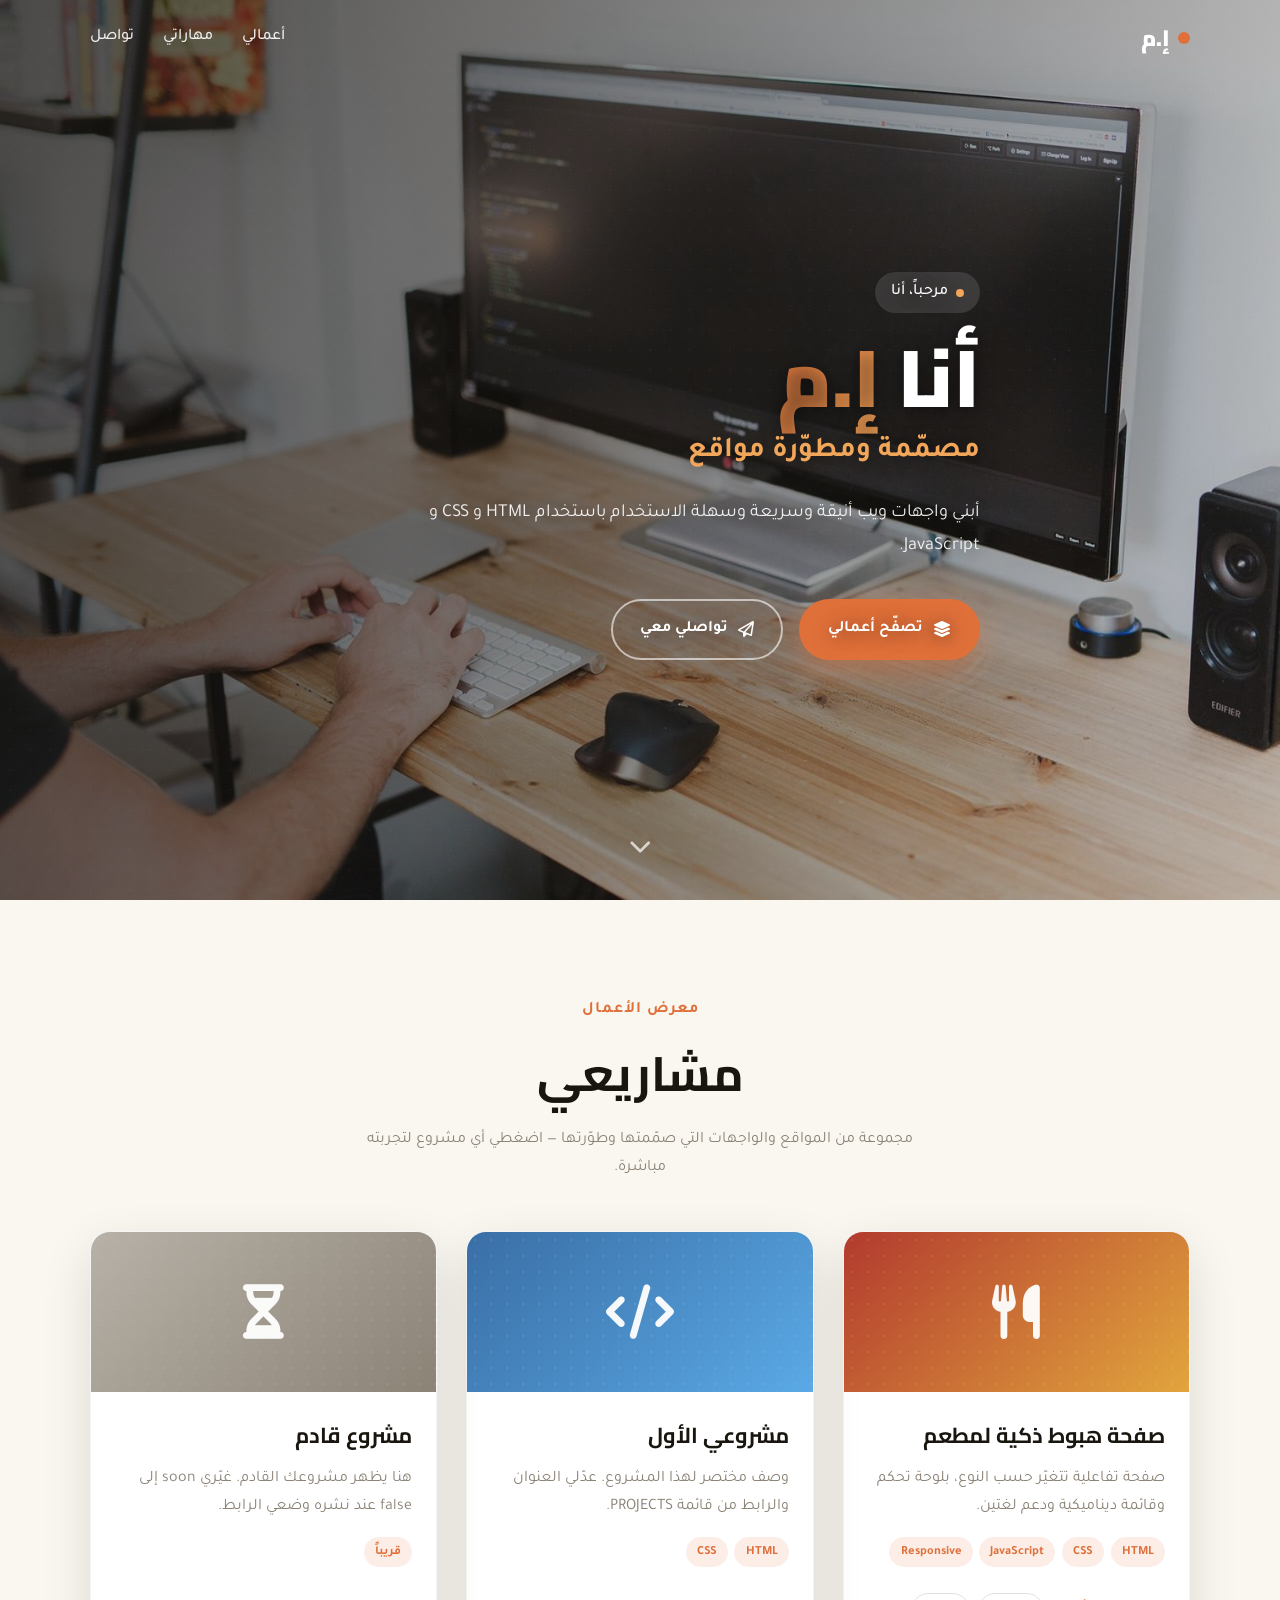
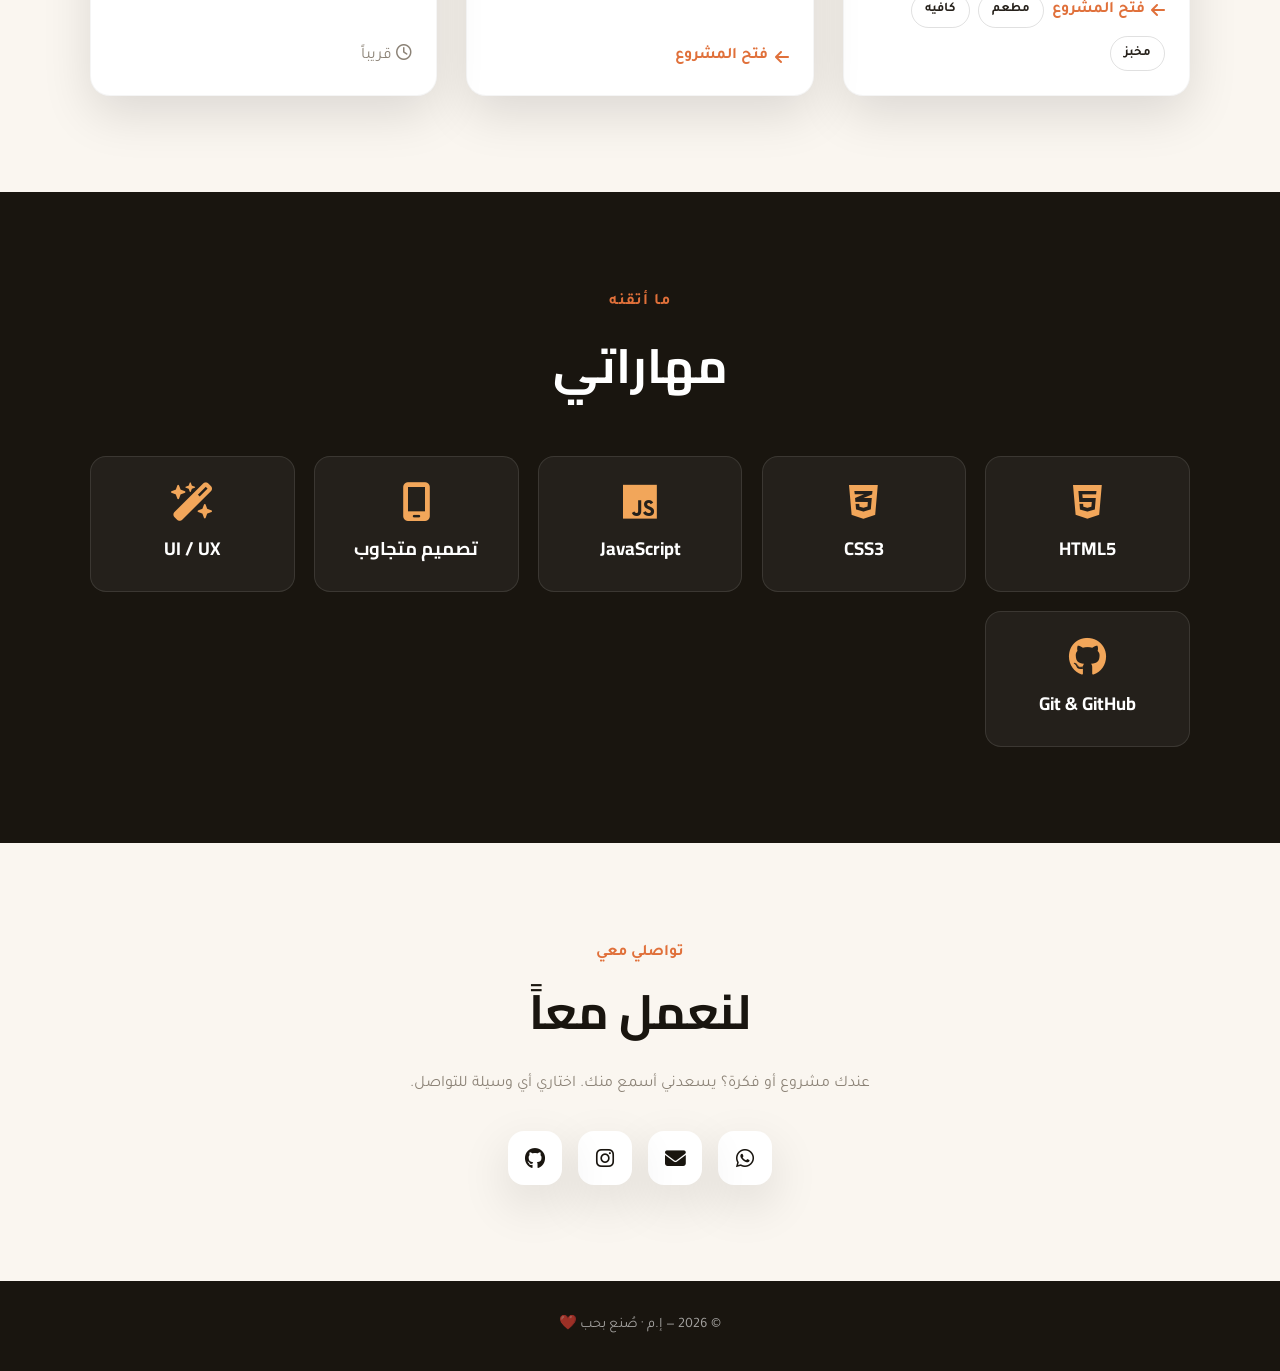
==== index.html @ 28936df4 "Update index.html" ====
<!DOCTYPE html>
<!--
  =========================================================
  الصفحة الرئيسية (بورتفوليو) — تعرض كل أعمالك
  ملف واحد مكتفٍ ذاتياً (HTML + CSS + JS).
  ✦ لتعديل بياناتك ومشاريعك: غيّري كائن CONFIG و PROJECTS في آخر الملف فقط.
  ✦ صورة الواجهة مدمجة داخل الملف (لا حاجة لرفع صورة منفصلة).
  =========================================================
-->
<html lang="ar" dir="rtl">
<head>
  <meta charset="UTF-8" />
  <meta name="viewport" content="width=device-width, initial-scale=1.0" />
  <title>أعمالي — مصمّمة ومطوّرة مواقع</title>

  <link rel="preconnect" href="https://fonts.googleapis.com" />
  <link rel="preconnect" href="https://fonts.gstatic.com" crossorigin />
  <link href="https://fonts.googleapis.com/css2?family=Cairo:wght@600;800;900&family=Tajawal:wght@400;500;700&display=swap" rel="stylesheet" />
  <link rel="stylesheet" href="https://cdnjs.cloudflare.com/ajax/libs/font-awesome/6.5.1/css/all.min.css" />

  <style>
  /* ============ المتغيّرات ============ */
  :root{
    --ink:#19150F;          /* خلفية داكنة دافئة */
    --cream:#FAF6F0;        /* خلفية فاتحة */
    --text:#26211B;         /* نص */
    --muted:#8c8377;        /* نص ثانوي */
    --accent:#E0703A;       /* لون مميّز (يتناسق مع خشب الواجهة) */
    --accent-2:#F2A65A;     /* تدرّج ثانوي */
    --card:#ffffff;
    --radius:20px;
    --shadow:0 18px 50px rgba(0,0,0,.12);
    --maxw:1100px;
  }
  *{margin:0;padding:0;box-sizing:border-box}
  html{scroll-behavior:smooth}
  body{font-family:'Tajawal',sans-serif;background:var(--cream);color:var(--text);line-height:1.8;overflow-x:hidden}
  h1,h2,h3,.logo{font-family:'Cairo',sans-serif}
  a{text-decoration:none;color:inherit}
  ul{list-style:none}
  img{max-width:100%;display:block}
  .container{width:90%;max-width:var(--maxw);margin-inline:auto}
  .muted{color:var(--muted)}

  /* ============ شريط التنقل ============ */
  .nav{position:fixed;top:0;inset-inline:0;z-index:50;transition:.3s}
  .nav.solid{background:rgba(250,246,240,.9);backdrop-filter:blur(12px);box-shadow:0 4px 20px rgba(0,0,0,.06)}
  .nav-in{display:flex;align-items:center;justify-content:space-between;padding:1.1rem 0}
  .logo{font-weight:900;font-size:1.4rem;display:flex;align-items:center;gap:.5rem;color:#fff;transition:.3s}
  .nav.solid .logo{color:var(--text)}
  .logo .dot{width:12px;height:12px;border-radius:50%;background:var(--accent);display:inline-block}
  .nav-links{display:flex;gap:1.8rem}
  .nav-links a{color:rgba(255,255,255,.9);font-weight:500;position:relative;transition:.3s}
  .nav.solid .nav-links a{color:var(--text)}
  .nav-links a::after{content:'';position:absolute;bottom:-5px;right:0;width:0;height:2px;background:var(--accent);transition:width .25s}
  .nav-links a:hover::after{width:100%}
  .nav-toggle{display:none;background:none;border:none;color:#fff;font-size:1.5rem;cursor:pointer}
  .nav.solid .nav-toggle{color:var(--text)}

  /* ============ الواجهة (Hero) ============ */
  .hero{position:relative;min-height:100vh;display:grid;align-items:center;color:#fff;overflow:hidden}
  .hero-img{position:absolute;inset:0;background-image:url("[data-uri]");background-size:cover;background-position:center;
            /* خلفية احتياطية لو الصورة غير موجودة */
            background-color:#2a2a2a}
  .hero-overlay{position:absolute;inset:0;
    background:linear-gradient(105deg, rgba(15,12,9,.72) 0%, rgba(15,12,9,.45) 45%, rgba(15,12,9,.12) 100%)}
  /* حبيبات خفيفة لإحساس راقٍ */
  .hero-overlay::after{content:'';position:absolute;inset:0;opacity:.5;
    background-image:radial-gradient(rgba(255,255,255,.06) 1px,transparent 1px);background-size:20px 20px}
  .hero-content{position:relative;padding:6rem 0 4rem;max-width:680px;text-shadow:0 2px 18px rgba(0,0,0,.5)}
  .eyebrow{display:inline-flex;align-items:center;gap:.5rem;background:rgba(255,255,255,.12);
    padding:.4rem 1rem;border-radius:999px;font-weight:500;margin-bottom:1.4rem;backdrop-filter:blur(4px)}
  .eyebrow .dot{width:8px;height:8px;border-radius:50%;background:var(--accent-2);animation:blink 1.6s infinite}
  @keyframes blink{50%{opacity:.3}}
  .hero h1{font-size:clamp(2.6rem,8vw,5rem);font-weight:900;line-height:1.05;margin-bottom:.4rem}
  .hero h1 .accent{background:linear-gradient(120deg,var(--accent),var(--accent-2));-webkit-background-clip:text;background-clip:text;color:transparent}
  .hero .role{font-size:clamp(1.2rem,3.5vw,1.8rem);color:var(--accent-2);font-weight:700;margin-bottom:1.2rem}
  .hero .tagline{font-size:1.15rem;opacity:.9;margin-bottom:2.2rem;max-width:560px}
  .hero-cta{display:flex;gap:1rem;flex-wrap:wrap}
  .btn{display:inline-flex;align-items:center;gap:.6rem;padding:.9rem 1.7rem;border-radius:999px;
    font-family:'Tajawal';font-weight:700;font-size:1rem;cursor:pointer;border:2px solid transparent;transition:transform .2s,box-shadow .2s,background .2s}
  .btn:hover{transform:translateY(-3px)}
  .btn-primary{background:var(--accent);color:#fff;box-shadow:0 10px 28px rgba(224,112,58,.45)}
  .btn-ghost{background:transparent;color:#fff;border-color:rgba(255,255,255,.6)}
  .btn-ghost:hover{background:rgba(255,255,255,.12)}
  .scroll-cue{position:absolute;bottom:1.8rem;left:50%;transform:translateX(-50%);color:rgba(255,255,255,.7);
    font-size:1.4rem;animation:bounce 2s infinite}
  @keyframes bounce{0%,100%{transform:translate(-50%,0)}50%{transform:translate(-50%,10px)}}

  /* ============ الأقسام العامة ============ */
  section{padding:6rem 0}
  .head{text-align:center;margin-bottom:3rem}
  .head .tag{color:var(--accent);font-weight:700;letter-spacing:1px}
  .head h2{font-size:clamp(2rem,5vw,3rem);color:var(--ink);margin-top:.3rem}
  .head p{max-width:560px;margin:.6rem auto 0}

  /* ============ شبكة المشاريع ============ */
  .projects{display:grid;grid-template-columns:repeat(auto-fill,minmax(320px,1fr));gap:1.8rem}
  .card{background:var(--card);border-radius:var(--radius);overflow:hidden;box-shadow:var(--shadow);
    display:flex;flex-direction:column;transition:transform .35s,box-shadow .35s;border:1px solid rgba(0,0,0,.04)}
  .card:hover{transform:translateY(-10px);box-shadow:0 28px 60px rgba(0,0,0,.18)}
  .card-top{height:160px;display:grid;place-items:center;position:relative;overflow:hidden;
    background:linear-gradient(135deg,var(--c1,var(--accent)),var(--c2,var(--accent-2)))}
  .card-top .ico{font-size:3.4rem;color:rgba(255,255,255,.95)}
  .card-top::after{content:'';position:absolute;inset:0;
    background-image:radial-gradient(rgba(255,255,255,.18) 1px,transparent 1px);background-size:16px 16px;opacity:.5}
  .card-body{padding:1.5rem;display:flex;flex-direction:column;gap:.6rem;flex:1}
  .card-body h3{font-size:1.35rem;color:var(--ink)}
  .tags{display:flex;flex-wrap:wrap;gap:.4rem;margin-top:.3rem}
  .tags span{font-size:.78rem;font-weight:700;background:color-mix(in srgb,var(--accent) 12%,transparent);
    color:var(--accent);padding:.25rem .7rem;border-radius:999px}
  .card-foot{margin-top:auto;padding-top:1rem;display:flex;flex-wrap:wrap;gap:.5rem;align-items:center}
  .open-link{display:inline-flex;align-items:center;gap:.4rem;font-weight:700;color:var(--accent);transition:gap .2s}
  .open-link:hover{gap:.8rem}
  .chip{font-size:.82rem;font-weight:700;border:1.5px solid rgba(0,0,0,.12);padding:.3rem .8rem;border-radius:999px;transition:.2s}
  .chip:hover{background:var(--ink);color:#fff;border-color:var(--ink)}
  .soon{opacity:.7}
  .soon .card-top{background:linear-gradient(135deg,#b7b1a7,#8c8377)}

  /* ============ المهارات ============ */
  .skills-sec{background:var(--ink);color:#fff}
  .skills-sec .head h2{color:#fff}
  .skills{display:grid;grid-template-columns:repeat(auto-fit,minmax(180px,1fr));gap:1.2rem}
  .skill{background:rgba(255,255,255,.05);border:1px solid rgba(255,255,255,.1);border-radius:16px;
    padding:1.6rem;text-align:center;transition:.3s}
  .skill:hover{background:rgba(224,112,58,.15);border-color:var(--accent);transform:translateY(-6px)}
  .skill i{font-size:2.4rem;color:var(--accent-2);margin-bottom:.7rem}
  .skill h3{font-size:1.15rem}

  /* ============ التواصل ============ */
  .contact{text-align:center}
  .contact h2{font-size:clamp(2rem,5vw,3rem);color:var(--ink)}
  .contact p{max-width:520px;margin:1rem auto 2rem}
  .socials{display:flex;justify-content:center;gap:1rem;flex-wrap:wrap}
  .socials a{width:54px;height:54px;display:grid;place-items:center;border-radius:16px;font-size:1.3rem;
    background:var(--card);box-shadow:var(--shadow);color:var(--ink);transition:.3s}
  .socials a:hover{background:var(--accent);color:#fff;transform:translateY(-5px)}

  /* ============ التذييل ============ */
  footer{background:var(--ink);color:rgba(255,255,255,.6);text-align:center;padding:2rem 0;font-size:.9rem}

  /* ============ أنيميشن الظهور ============ */
  .reveal{opacity:0;transform:translateY(40px);transition:opacity .7s,transform .7s}
  .reveal.show{opacity:1;transform:none}

  /* ============ التجاوب ============ */
  @media(max-width:760px){
    .nav-links{position:fixed;inset:0 0 0 auto;width:75%;max-width:300px;background:var(--cream);
      flex-direction:column;padding:5rem 2rem;gap:1.5rem;transform:translateX(100%);transition:.3s;z-index:40;box-shadow:-10px 0 30px rgba(0,0,0,.2)}
    .nav-links.open{transform:translateX(0)}
    .nav-links a{color:var(--text)!important}
    .nav-toggle{display:block}
  }
  @media(prefers-reduced-motion:reduce){*{animation:none!important;transition:none!important}.reveal{opacity:1;transform:none}}
  </style>
</head>
<body>

  <!-- ============ شريط التنقل ============ -->
  <header class="nav" id="nav">
    <div class="container nav-in">
      <a href="#top" class="logo"><span class="dot"></span><span id="logoName">اسمكِ</span></a>
      <nav class="nav-links" id="navLinks">
        <a href="#work">أعمالي</a>
        <a href="#skills">مهاراتي</a>
        <a href="#contact">تواصل</a>
      </nav>
      <button class="nav-toggle" id="navToggle" aria-label="القائمة"><i class="fa-solid fa-bars"></i></button>
    </div>
  </header>

  <!-- ============ الواجهة ============ -->
  <section class="hero" id="top">
    <div class="hero-img"></div>
    <div class="hero-overlay"></div>
    <div class="container hero-content">
      <span class="eyebrow"><span class="dot"></span> <span id="heroHello">مرحباً، أنا</span></span>
      <h1>أنا <span class="accent" id="heroName">اسمكِ هنا</span></h1>
      <p class="role" id="heroRole">مصمّمة ومطوّرة مواقع</p>
      <p class="tagline" id="heroTagline">—</p>
      <div class="hero-cta">
        <a href="#work" class="btn btn-primary"><i class="fa-solid fa-layer-group"></i> تصفّح أعمالي</a>
        <a href="#contact" class="btn btn-ghost"><i class="fa-regular fa-paper-plane"></i> تواصلي معي</a>
      </div>
    </div>
    <a href="#work" class="scroll-cue" aria-label="انزل"><i class="fa-solid fa-chevron-down"></i></a>
  </section>

  <!-- ============ المشاريع ============ -->
  <section id="work">
    <div class="container">
      <div class="head reveal">
        <span class="tag">معرض الأعمال</span>
        <h2>مشاريعي</h2>
        <p class="muted">مجموعة من المواقع والواجهات التي صمّمتها وطوّرتها — اضغطي أي مشروع لتجربته مباشرة.</p>
      </div>
      <div class="projects" id="projectsGrid"></div>
    </div>
  </section>

  <!-- ============ المهارات ============ -->
  <section class="skills-sec" id="skills">
    <div class="container">
      <div class="head reveal">
        <span class="tag">ما أتقنه</span>
        <h2>مهاراتي</h2>
      </div>
      <div class="skills" id="skillsGrid"></div>
    </div>
  </section>

  <!-- ============ التواصل ============ -->
  <section class="contact" id="contact">
    <div class="container reveal">
      <span class="tag" style="color:var(--accent);font-weight:700">تواصلي معي</span>
      <h2>لنعمل معاً</h2>
      <p class="muted">عندك مشروع أو فكرة؟ يسعدني أسمع منك. اختاري أي وسيلة للتواصل.</p>
      <div class="socials" id="socials"></div>
    </div>
  </section>

  <footer>
    <div class="container">© <span id="year"></span> — <span id="footName">اسمكِ</span> · صُنع بحب ❤️</div>
  </footer>

  <script>
  /* =========================================================
     ✦✦✦ عدّلي من هنا فقط ✦✦✦
     ========================================================= */

  // (1) بياناتك الشخصية
  const CONFIG = {
    name: "إ.م",
    hello:   "مرحباً، أنا",
    role:    "مصمّمة ومطوّرة مواقع",
    tagline: "أبني واجهات ويب أنيقة وسريعة وسهلة الاستخدام باستخدام HTML و CSS و JavaScript.",
    // روابط التواصل (ضعي # لإخفاء أي رابط لا تريدينه)
    socials: {
      whatsapp:  "https://wa.me/9665XXXXXXXX",
      email:     "mailto:your@email.com",
      instagram: "https://instagram.com/your_username",
      github:    "https://github.com/somcod2221",
      linkedin:  "#"
    }
  };

  // (2) مشاريعك — أضيفي/احذفي عناصر من هذه القائمة
  //   link    : رابط المشروع (مجلد فرعي مثل "restaurant/")
  //   icon    : أيقونة Font Awesome
  //   c1,c2   : لونا تدرّج بطاقة المشروع
  //   chips   : أزرار اختيارية لروابط فرعية (مثل أنواع المطعم)
  //   soon    : true لو المشروع "قريباً" (غير منشور بعد)
  const PROJECTS = [
    {
      title: "صفحة هبوط ذكية لمطعم",
      desc:  "صفحة تفاعلية تتغيّر حسب النوع، بلوحة تحكم وقائمة ديناميكية ودعم لغتين.",
      tags:  ["HTML","CSS","JavaScript","Responsive"],
      icon:  "fa-solid fa-utensils",
      c1:"#B23A2E", c2:"#E2A53D",
      link:  "restaurant/",
      chips: [
        { label:"مطعم",  href:"restaurant/?type=restaurant" },
        { label:"كافيه", href:"restaurant/?type=cafe" },
        { label:"مخبز",  href:"restaurant/?type=bakery" }
      ]
    },
    {
      title: "مشروعي الأول",
      desc:  "وصف مختصر لهذا المشروع. عدّلي العنوان والرابط من قائمة PROJECTS.",
      tags:  ["HTML","CSS"],
      icon:  "fa-solid fa-code",
      c1:"#3A6EA5", c2:"#5AA9E6",
      link:  "old-project/"
    },
    {
      title: "مشروع قادم",
      desc:  "هنا يظهر مشروعك القادم. غيّري soon إلى false عند نشره وضعي الرابط.",
      tags:  ["قريباً"],
      icon:  "fa-solid fa-hourglass-half",
      link:  "#",
      soon:  true
    }
  ];

  // (3) مهاراتك
  const SKILLS = [
    { name:"HTML5",      icon:"fa-brands fa-html5" },
    { name:"CSS3",       icon:"fa-brands fa-css3-alt" },
    { name:"JavaScript", icon:"fa-brands fa-js" },
    { name:"تصميم متجاوب", icon:"fa-solid fa-mobile-screen" },
    { name:"UI / UX",    icon:"fa-solid fa-wand-magic-sparkles" },
    { name:"Git & GitHub", icon:"fa-brands fa-github" }
  ];

  /* =========================================================
     (لا حاجة لتعديل ما تحت — منطق العرض)
     ========================================================= */

  // أيقونات شبكات التواصل
  const SOCIAL_ICONS = {
    whatsapp:"fa-brands fa-whatsapp", email:"fa-solid fa-envelope",
    instagram:"fa-brands fa-instagram", github:"fa-brands fa-github",
    linkedin:"fa-brands fa-linkedin-in", tiktok:"fa-brands fa-tiktok",
    facebook:"fa-brands fa-facebook-f", twitter:"fa-brands fa-x-twitter"
  };

  // ملء البيانات الشخصية
  document.getElementById("logoName").textContent  = CONFIG.name;
  document.getElementById("footName").textContent  = CONFIG.name;
  document.getElementById("heroName").textContent   = CONFIG.name;
  document.getElementById("heroHello").textContent  = CONFIG.hello;
  document.getElementById("heroRole").textContent   = CONFIG.role;
  document.getElementById("heroTagline").textContent= CONFIG.tagline;
  document.getElementById("year").textContent       = new Date().getFullYear();

  // بناء بطاقات المشاريع
  document.getElementById("projectsGrid").innerHTML = PROJECTS.map(p => `
    <article class="card reveal ${p.soon ? "soon" : ""}" ${p.c1 ? `style="--c1:${p.c1};--c2:${p.c2}"`:""}>
      <div class="card-top"><i class="ico ${p.icon || "fa-solid fa-folder"}"></i></div>
      <div class="card-body">
        <h3>${p.title}</h3>
        <p class="muted">${p.desc}</p>
        <div class="tags">${(p.tags||[]).map(t=>`<span>${t}</span>`).join("")}</div>
        <div class="card-foot">
          ${p.soon
            ? `<span class="muted"><i class="fa-regular fa-clock"></i> قريباً</span>`
            : `<a class="open-link" href="${p.link}"><i class="fa-solid fa-arrow-left"></i> فتح المشروع</a>`}
          ${(p.chips||[]).map(c=>`<a class="chip" href="${c.href}">${c.label}</a>`).join("")}
        </div>
      </div>
    </article>`).join("");

  // بناء المهارات
  document.getElementById("skillsGrid").innerHTML = SKILLS.map(s => `
    <div class="skill reveal"><i class="${s.icon}"></i><h3>${s.name}</h3></div>`).join("");

  // بناء روابط التواصل (يتجاهل الفارغة أو #)
  document.getElementById("socials").innerHTML = Object.entries(CONFIG.socials)
    .filter(([,v]) => v && v !== "#")
    .map(([net,href]) => `<a href="${href}" target="_blank" aria-label="${net}"><i class="${SOCIAL_ICONS[net]||"fa-solid fa-link"}"></i></a>`)
    .join("");

  // شريط التنقل: لون عند النزول + قائمة الجوال
  const nav = document.getElementById("nav");
  const links = document.getElementById("navLinks");
  window.addEventListener("scroll", () => nav.classList.toggle("solid", window.scrollY > 60));
  document.getElementById("navToggle").addEventListener("click", () => links.classList.toggle("open"));
  links.querySelectorAll("a").forEach(a => a.addEventListener("click", () => links.classList.remove("open")));

  // أنيميشن الظهور عند التمرير
  const io = new IntersectionObserver(es => es.forEach(e => {
    if (e.isIntersecting) { e.target.classList.add("show"); io.unobserve(e.target); }
  }), { threshold:.15 });
  document.querySelectorAll(".reveal").forEach(el => io.observe(el));
  </script>
</body>
</html>
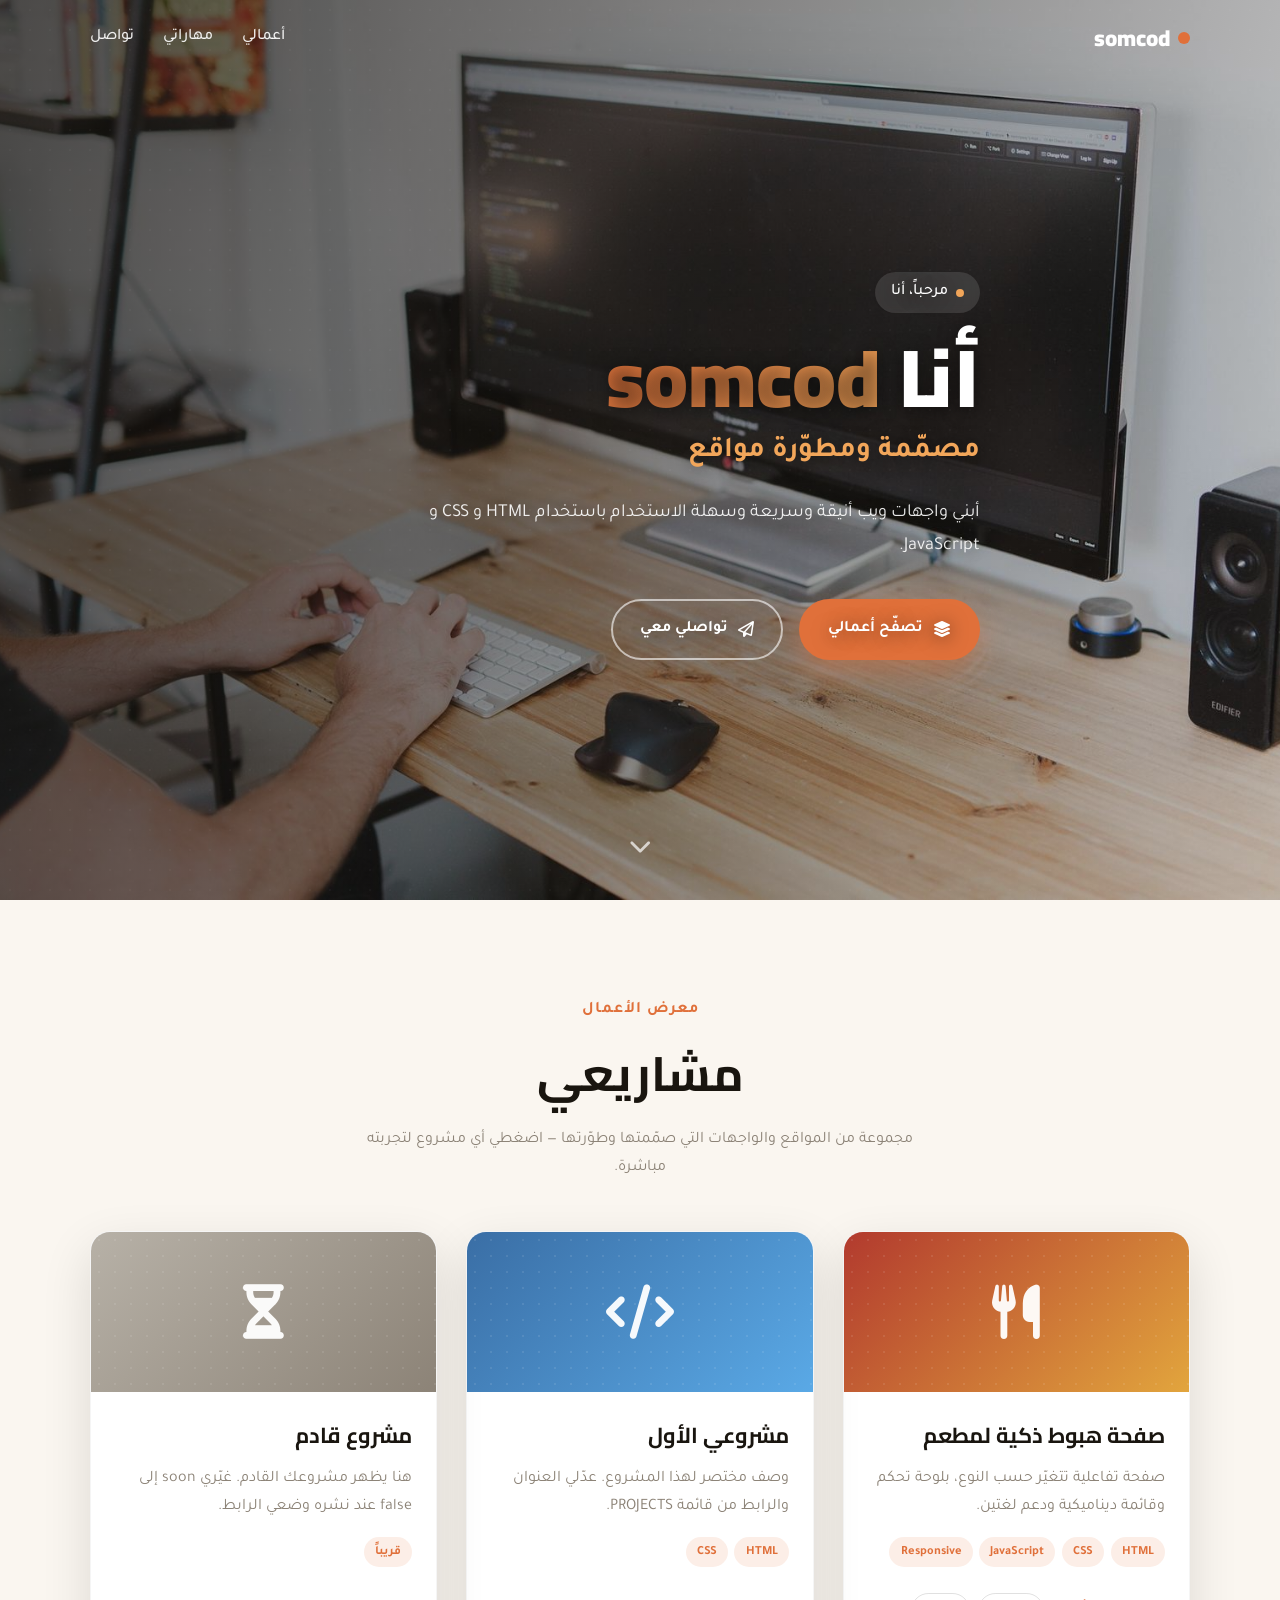
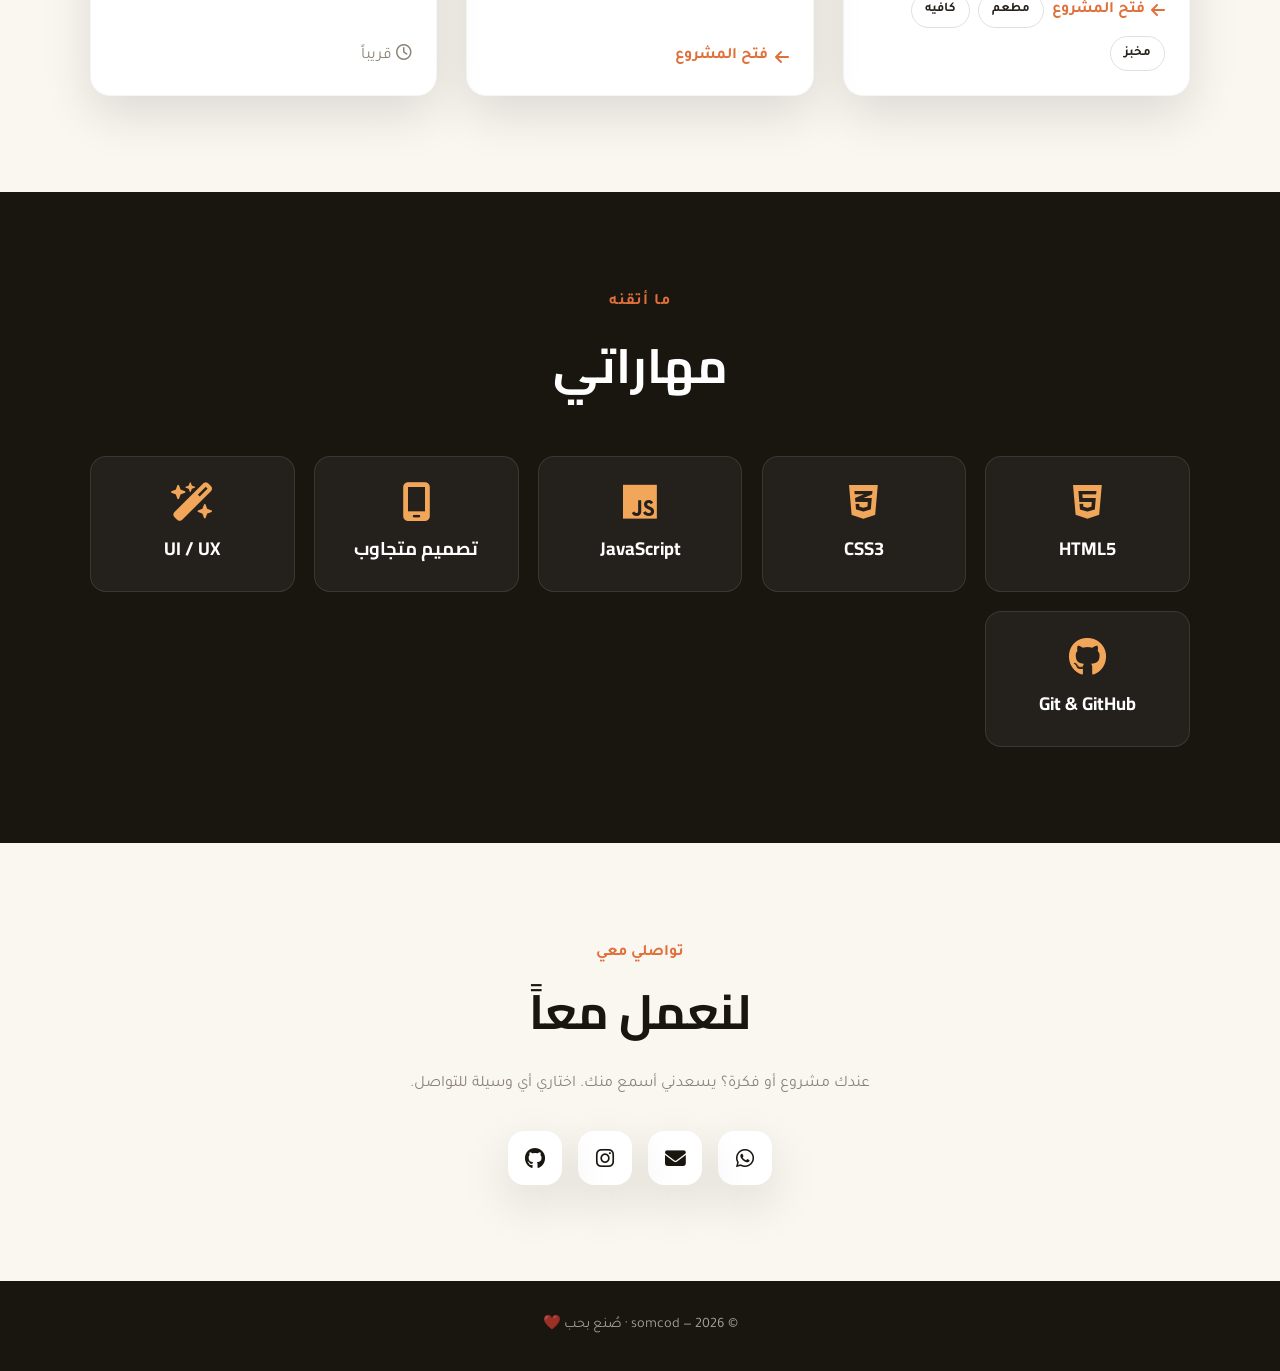
==== commit b7bb1244: "Update index.html" ====
--- a/index.html
+++ b/index.html
@@ -230,7 +230,8 @@
 
   // (1) بياناتك الشخصية
   const CONFIG = {
-    name: "إ.م",
+    name: "somcod",
+    heroName: "إ.م",
     hello:   "مرحباً، أنا",
     role:    "مصمّمة ومطوّرة مواقع",
     tagline: "أبني واجهات ويب أنيقة وسريعة وسهلة الاستخدام باستخدام HTML و CSS و JavaScript.",
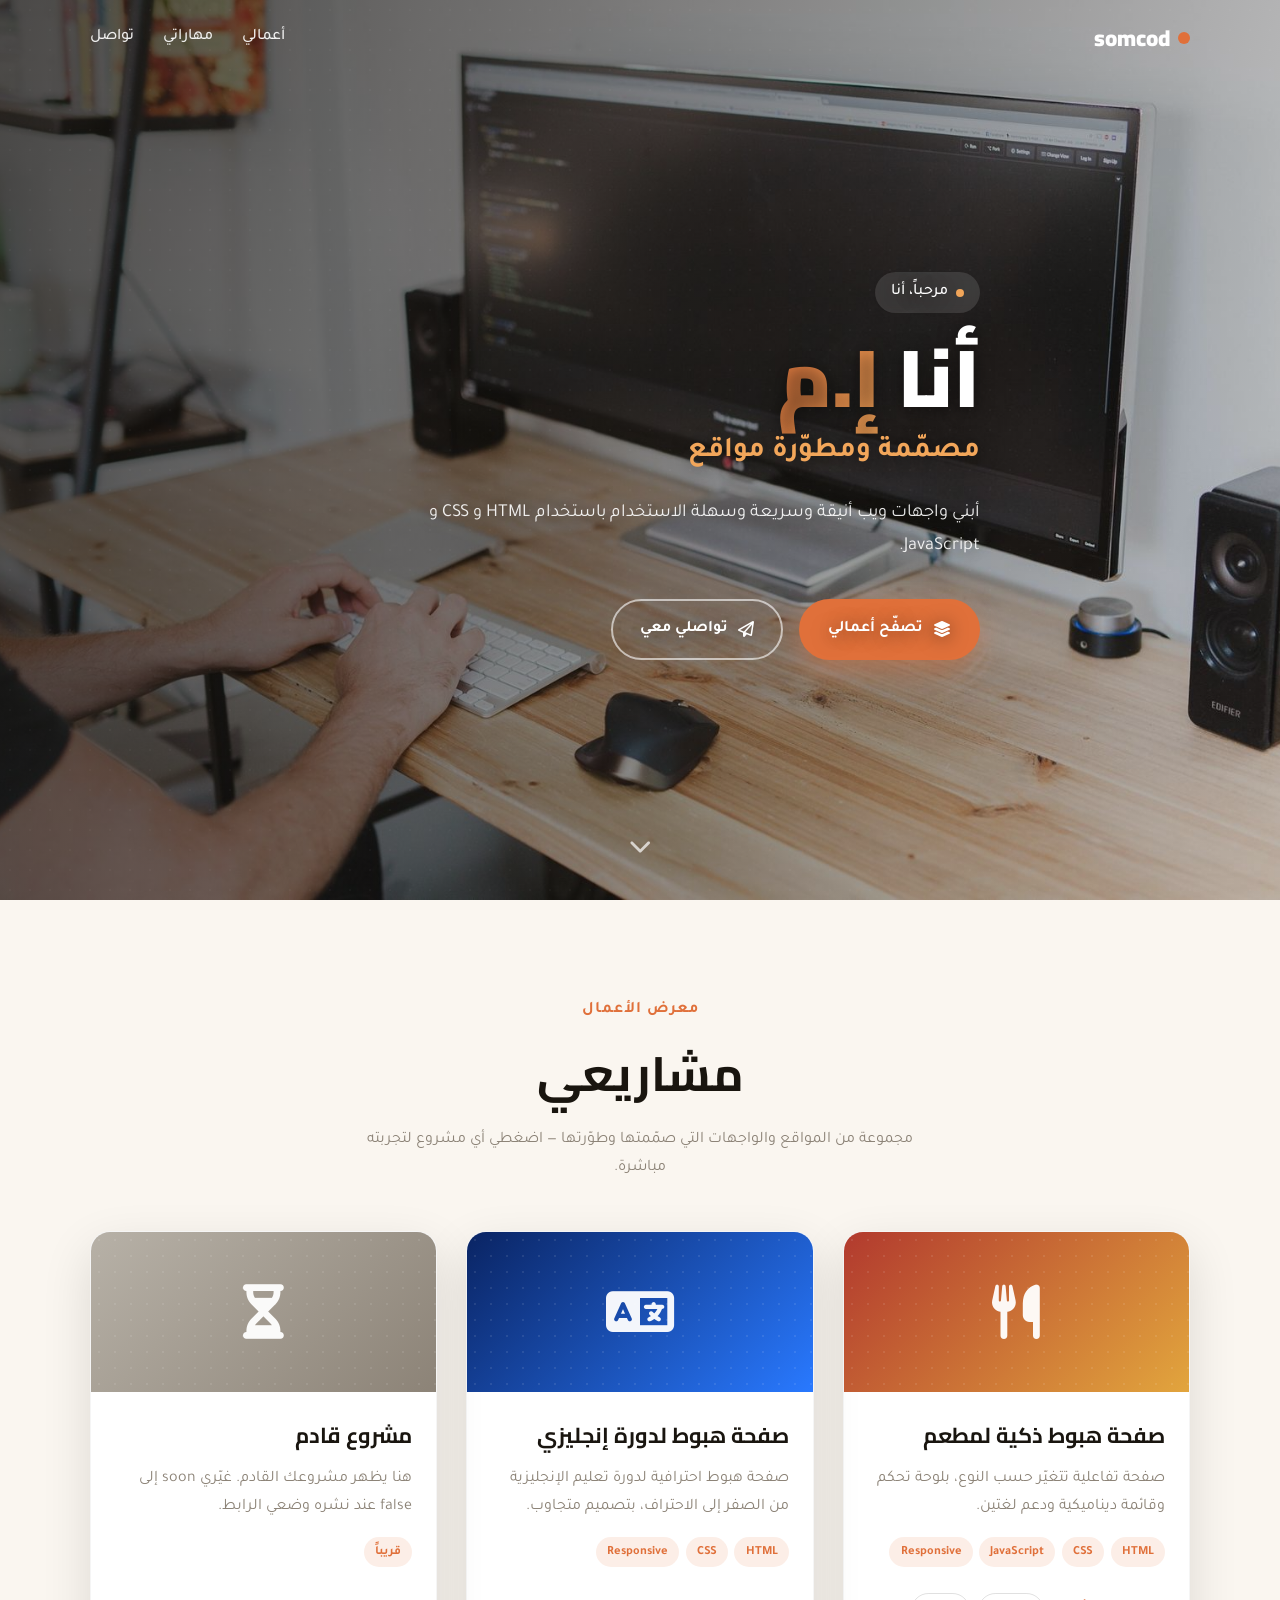
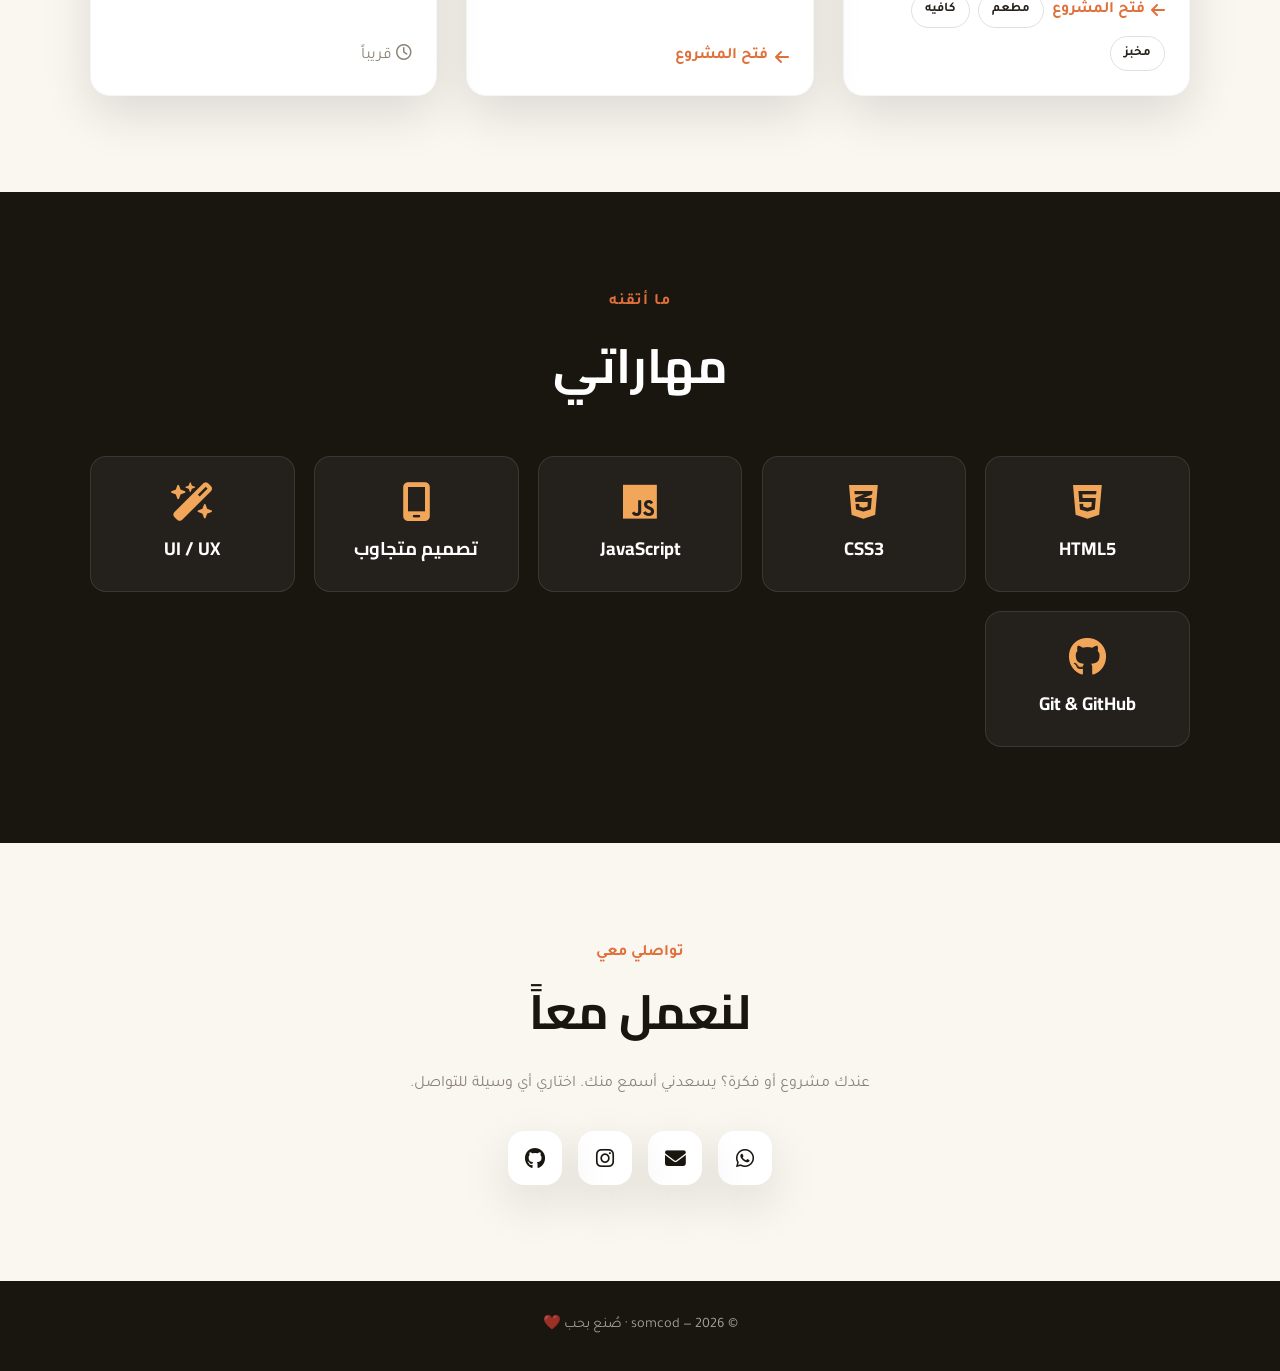
==== commit 961634a1: "Update index.html" ====
--- a/index.html
+++ b/index.html
@@ -266,12 +266,12 @@
       ]
     },
     {
-      title: "مشروعي الأول",
-      desc:  "وصف مختصر لهذا المشروع. عدّلي العنوان والرابط من قائمة PROJECTS.",
-      tags:  ["HTML","CSS"],
-      icon:  "fa-solid fa-code",
-      c1:"#3A6EA5", c2:"#5AA9E6",
-      link:  "old-project/"
+      title: "صفحة هبوط لدورة إنجليزي",
+      desc:  "صفحة هبوط احترافية لدورة تعليم الإنجليزية من الصفر إلى الاحتراف، بتصميم متجاوب.",
+      tags:  ["HTML","CSS","Responsive"],
+      icon:  "fa-solid fa-language",
+      c1:"#0A2463", c2:"#2979FF",
+      link:  "english-course/"
     },
     {
       title: "مشروع قادم",
@@ -308,7 +308,7 @@
   // ملء البيانات الشخصية
   document.getElementById("logoName").textContent  = CONFIG.name;
   document.getElementById("footName").textContent  = CONFIG.name;
-  document.getElementById("heroName").textContent   = CONFIG.name;
+  document.getElementById("heroName").textContent   = CONFIG.heroName;
   document.getElementById("heroHello").textContent  = CONFIG.hello;
   document.getElementById("heroRole").textContent   = CONFIG.role;
   document.getElementById("heroTagline").textContent= CONFIG.tagline;
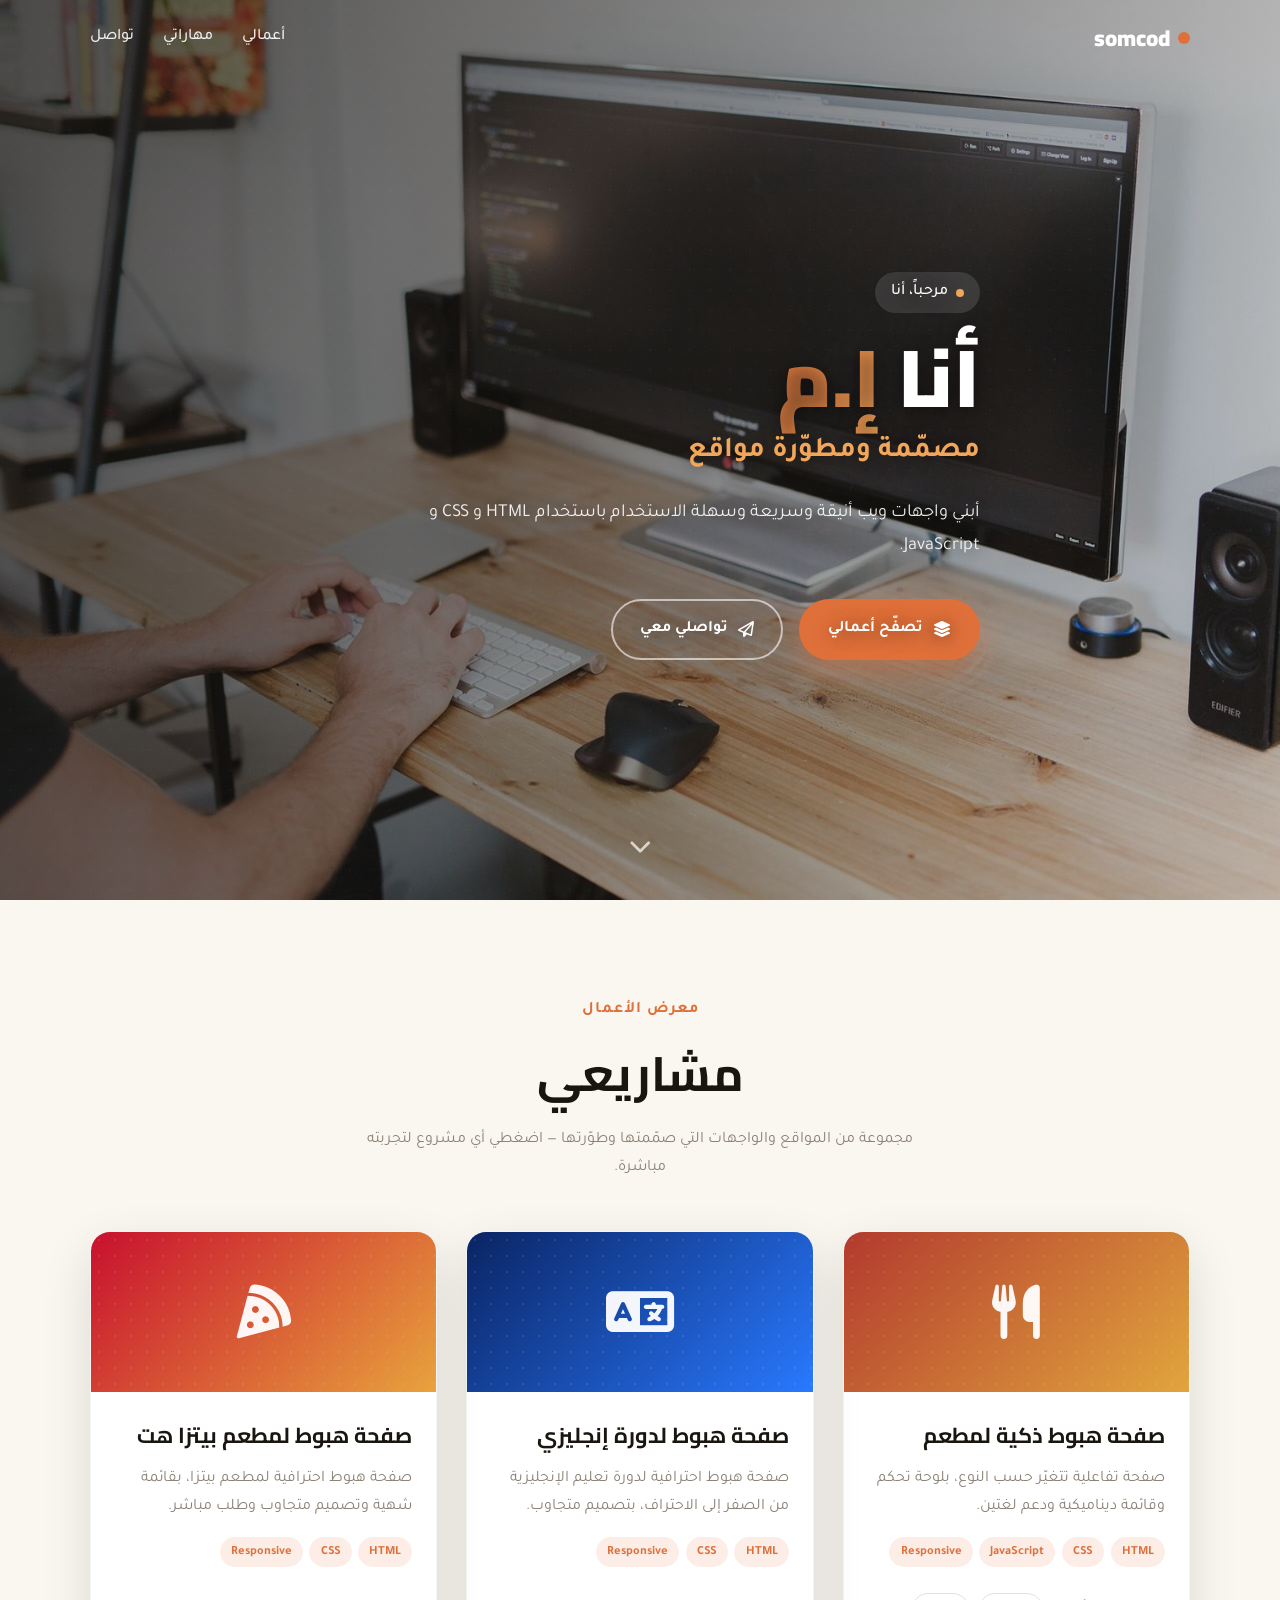
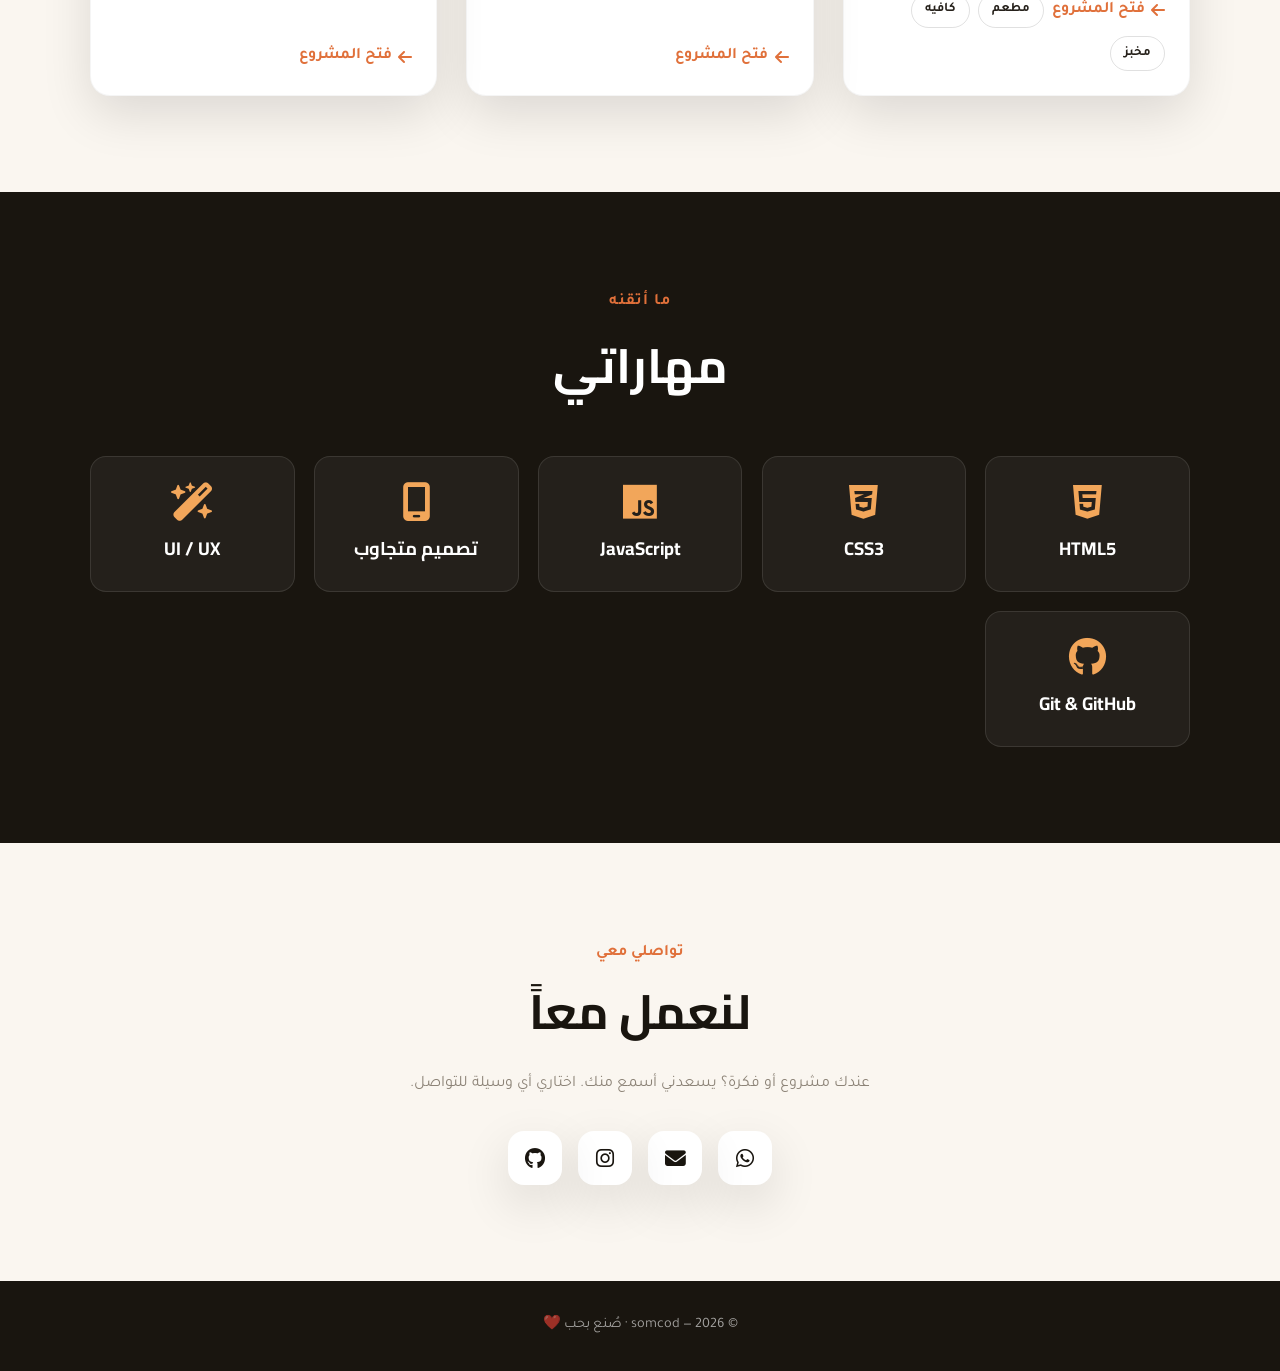
==== commit b9c3d908: "Update index.html" ====
--- a/index.html
+++ b/index.html
@@ -274,12 +274,12 @@
       link:  "english-course/"
     },
     {
-      title: "مشروع قادم",
-      desc:  "هنا يظهر مشروعك القادم. غيّري soon إلى false عند نشره وضعي الرابط.",
-      tags:  ["قريباً"],
-      icon:  "fa-solid fa-hourglass-half",
-      link:  "#",
-      soon:  true
+      title: "صفحة هبوط لمطعم بيتزا هت",
+      desc:  "صفحة هبوط احترافية لمطعم بيتزا، بقائمة شهية وتصميم متجاوب وطلب مباشر.",
+      tags:  ["HTML","CSS","Responsive"],
+      icon:  "fa-solid fa-pizza-slice",
+      c1:"#C8102E", c2:"#E8A33D",
+      link:  "pizza-hut/"
     }
   ];
 
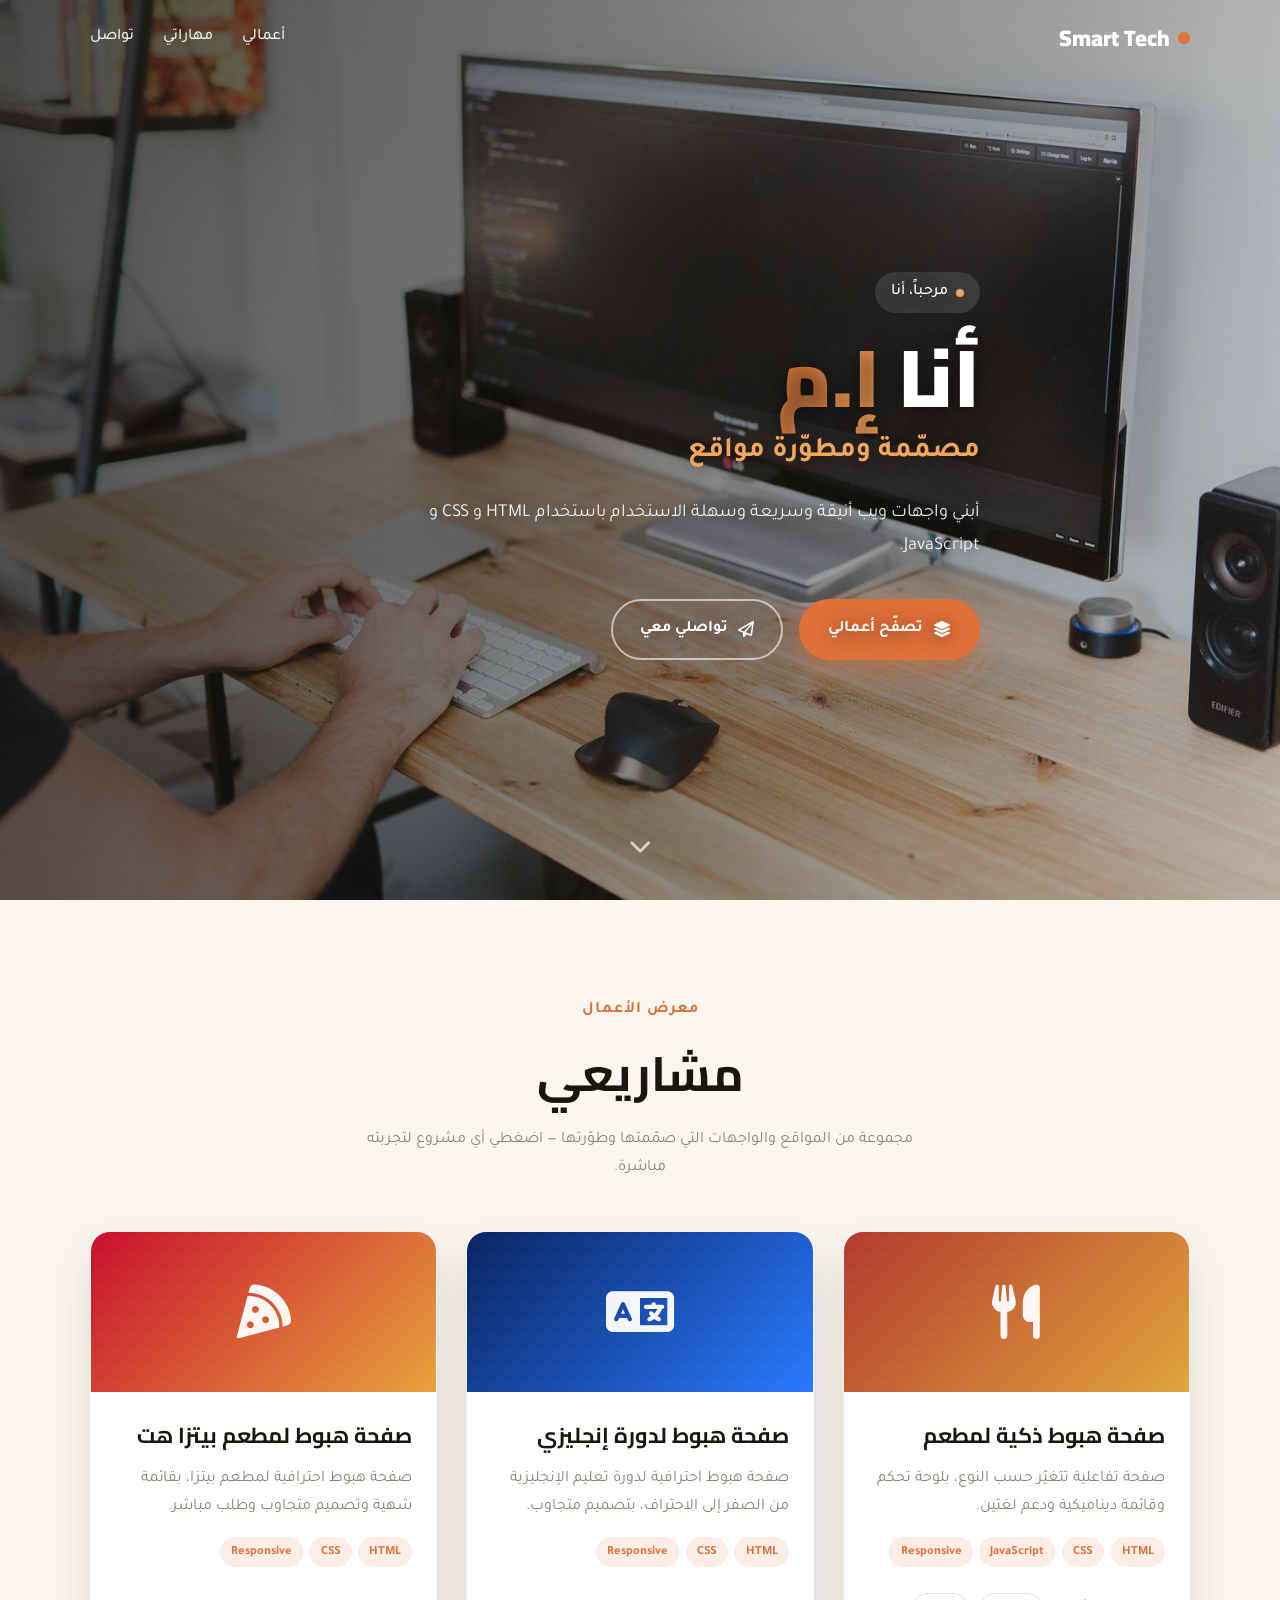
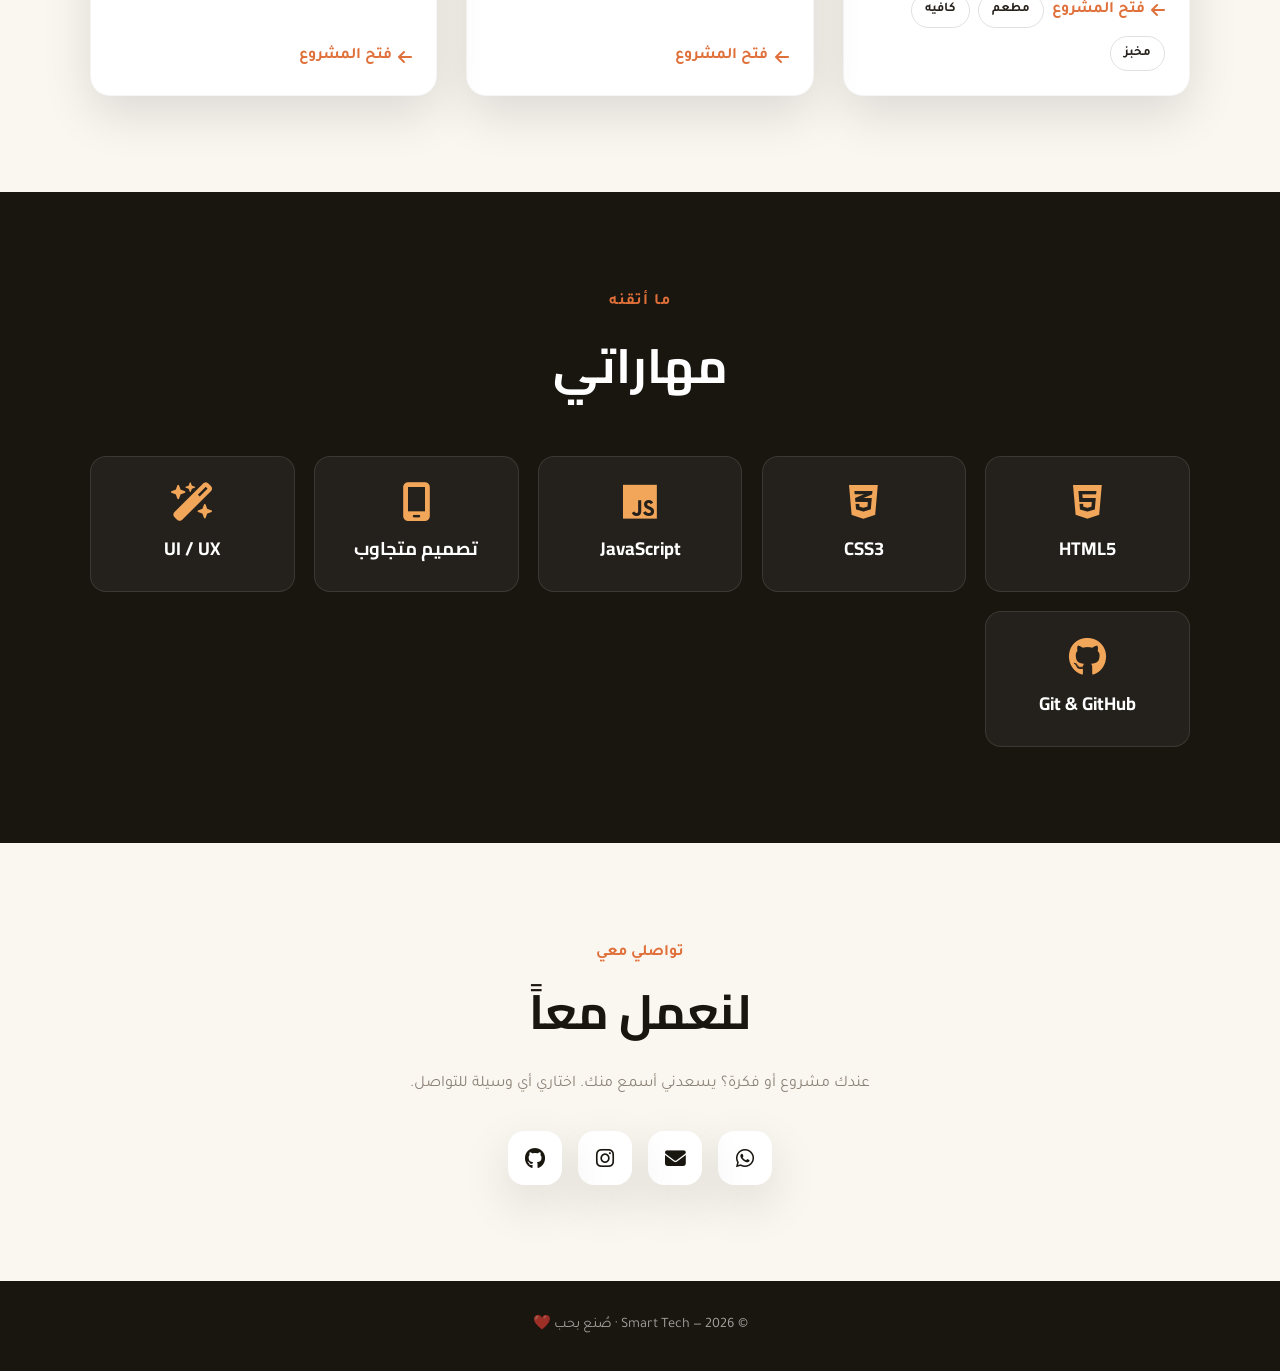
==== commit 8402c866: "Update index.html" ====
--- a/index.html
+++ b/index.html
@@ -230,7 +230,7 @@
 
   // (1) بياناتك الشخصية
   const CONFIG = {
-    name: "somcod",
+    name: "Smart Tech",
     heroName: "إ.م",
     hello:   "مرحباً، أنا",
     role:    "مصمّمة ومطوّرة مواقع",
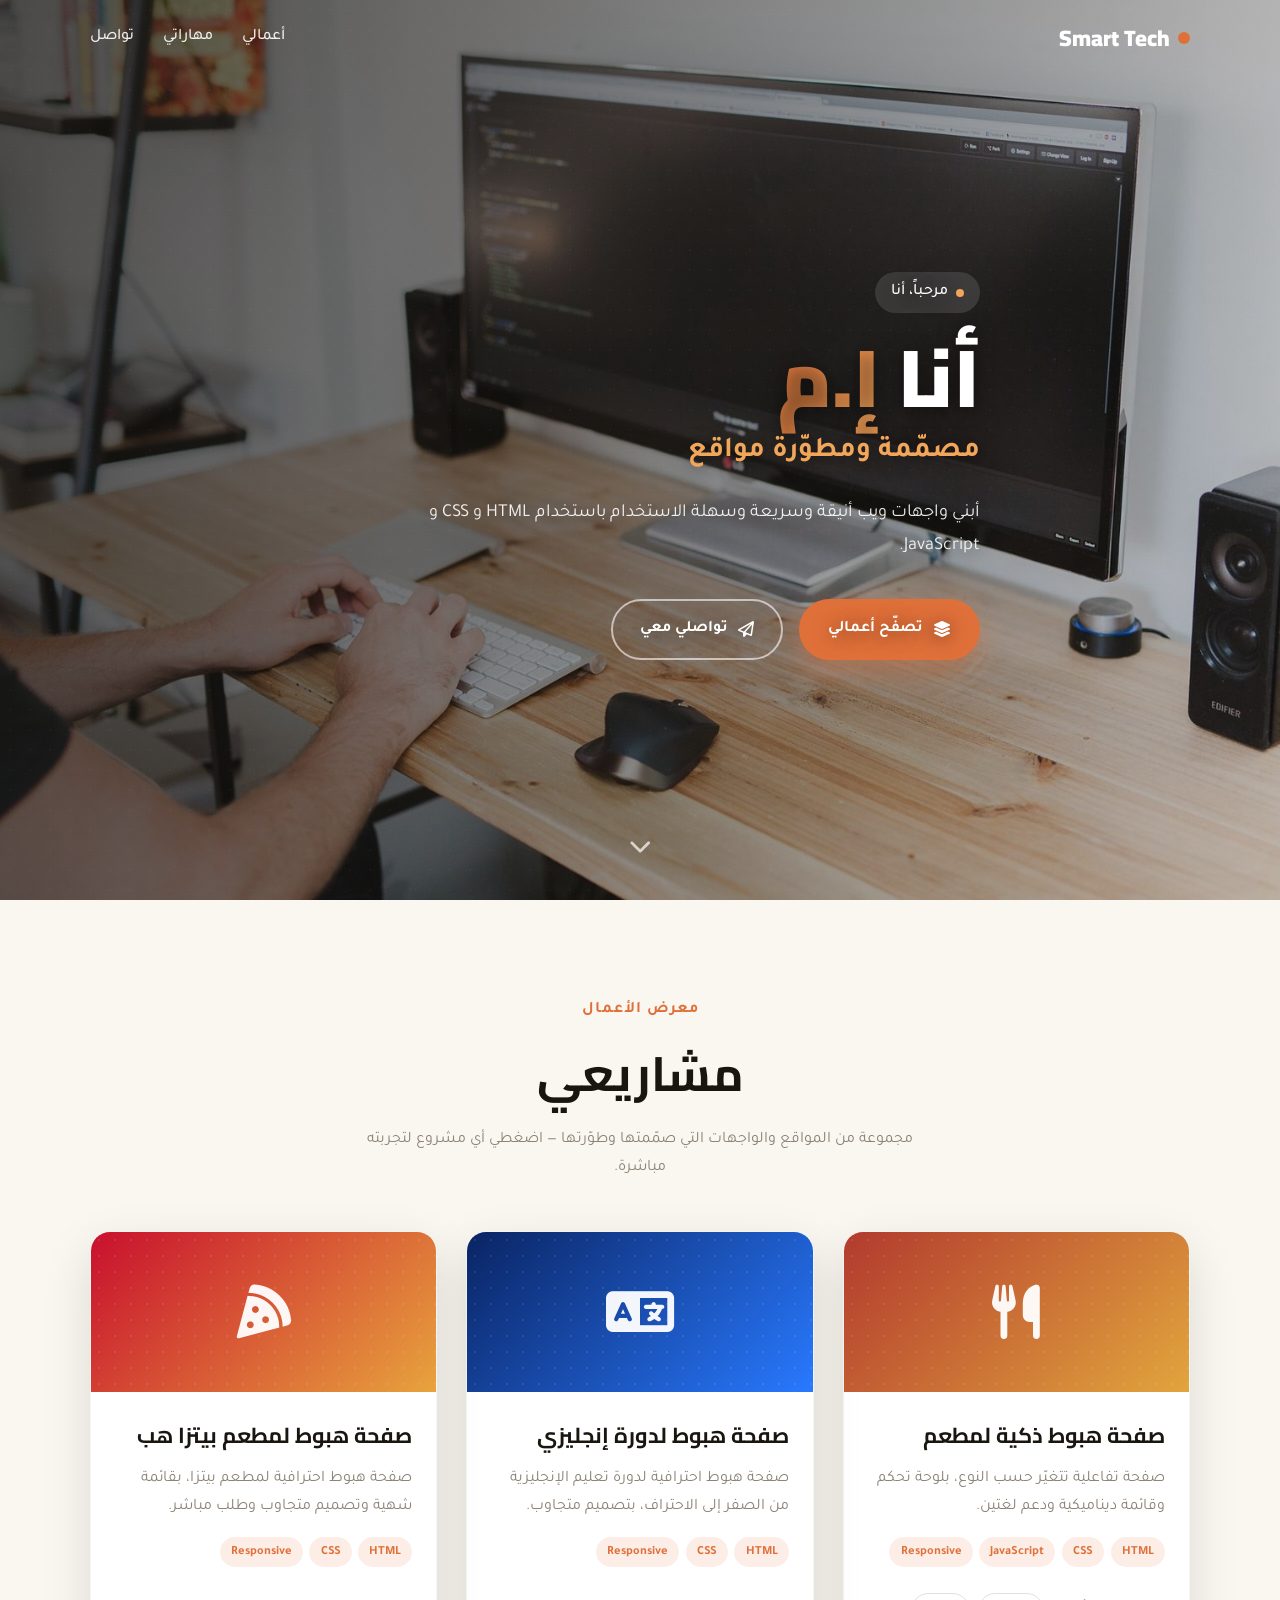
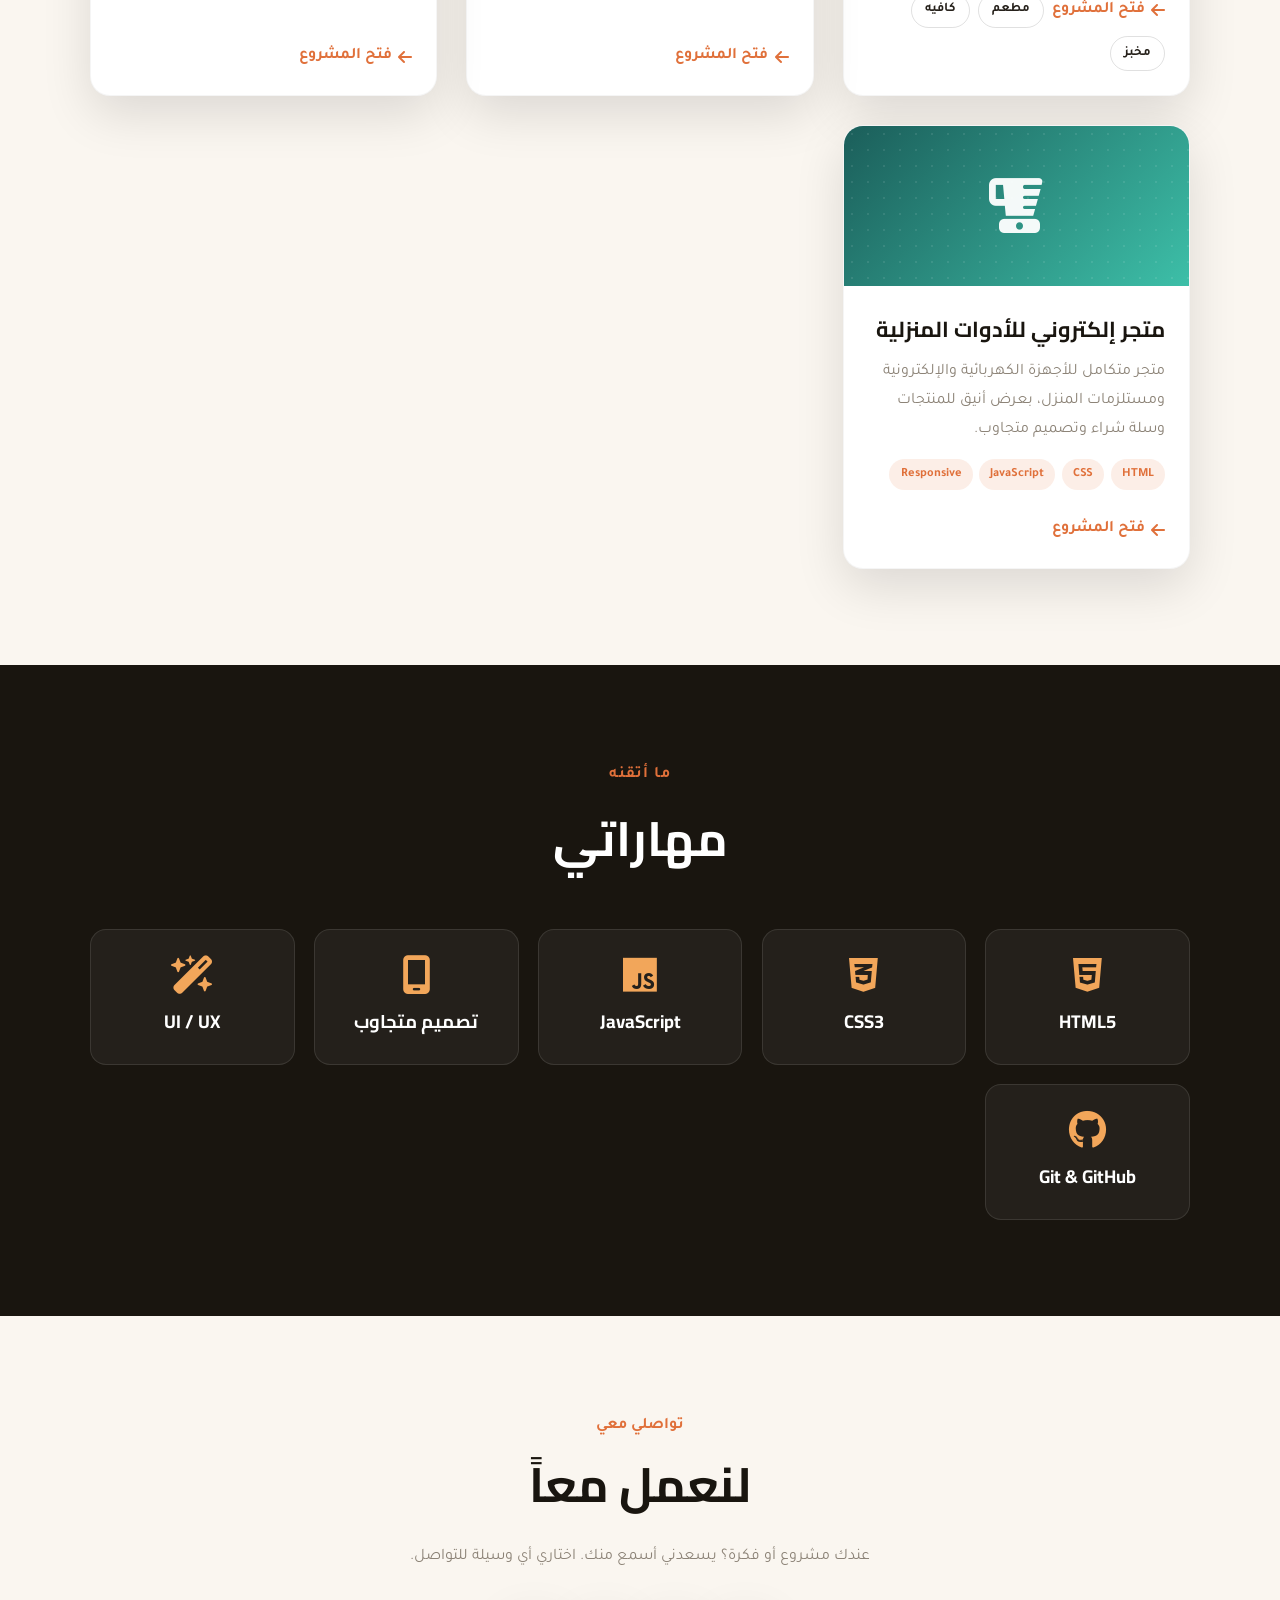
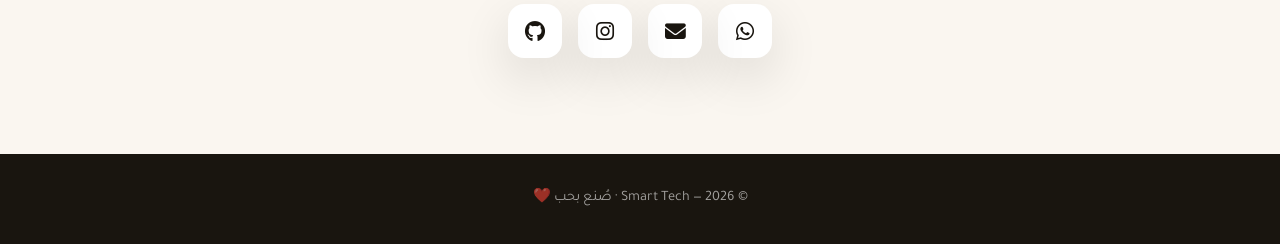
==== commit 5496bb51: "Update index.html" ====
--- a/index.html
+++ b/index.html
@@ -237,10 +237,10 @@
     tagline: "أبني واجهات ويب أنيقة وسريعة وسهلة الاستخدام باستخدام HTML و CSS و JavaScript.",
     // روابط التواصل (ضعي # لإخفاء أي رابط لا تريدينه)
     socials: {
-      whatsapp:  "https://wa.me/9665XXXXXXXX",
-      email:     "mailto:your@email.com",
+      whatsapp:  "https://wa.me/249965160505",
+      email:     "mailto:uvw333@hotmail.com",
       instagram: "https://instagram.com/your_username",
-      github:    "https://github.com/somcod2221",
+      github:    "https://github.com/smarttech222",
       linkedin:  "#"
     }
   };
@@ -274,13 +274,23 @@
       link:  "english-course/"
     },
     {
-      title: "صفحة هبوط لمطعم بيتزا هت",
+      title: "صفحة هبوط لمطعم بيتزا هب",
       desc:  "صفحة هبوط احترافية لمطعم بيتزا، بقائمة شهية وتصميم متجاوب وطلب مباشر.",
       tags:  ["HTML","CSS","Responsive"],
       icon:  "fa-solid fa-pizza-slice",
       c1:"#C8102E", c2:"#E8A33D",
       link:  "pizza-hut/"
     }
+,
+{
+  title: "متجر إلكتروني للأدوات المنزلية",
+  desc:  "متجر متكامل للأجهزة الكهربائية والإلكترونية ومستلزمات المنزل، بعرض أنيق للمنتجات وسلة شراء وتصميم متجاوب.",
+  tags:  ["HTML","CSS","JavaScript","Responsive"],
+  icon:  "fa-solid fa-blender",
+  c1:"#1B5E5A", c2:"#3DBFA8",
+  link:  "home-store/"
+}
+    
   ];
 
   // (3) مهاراتك
